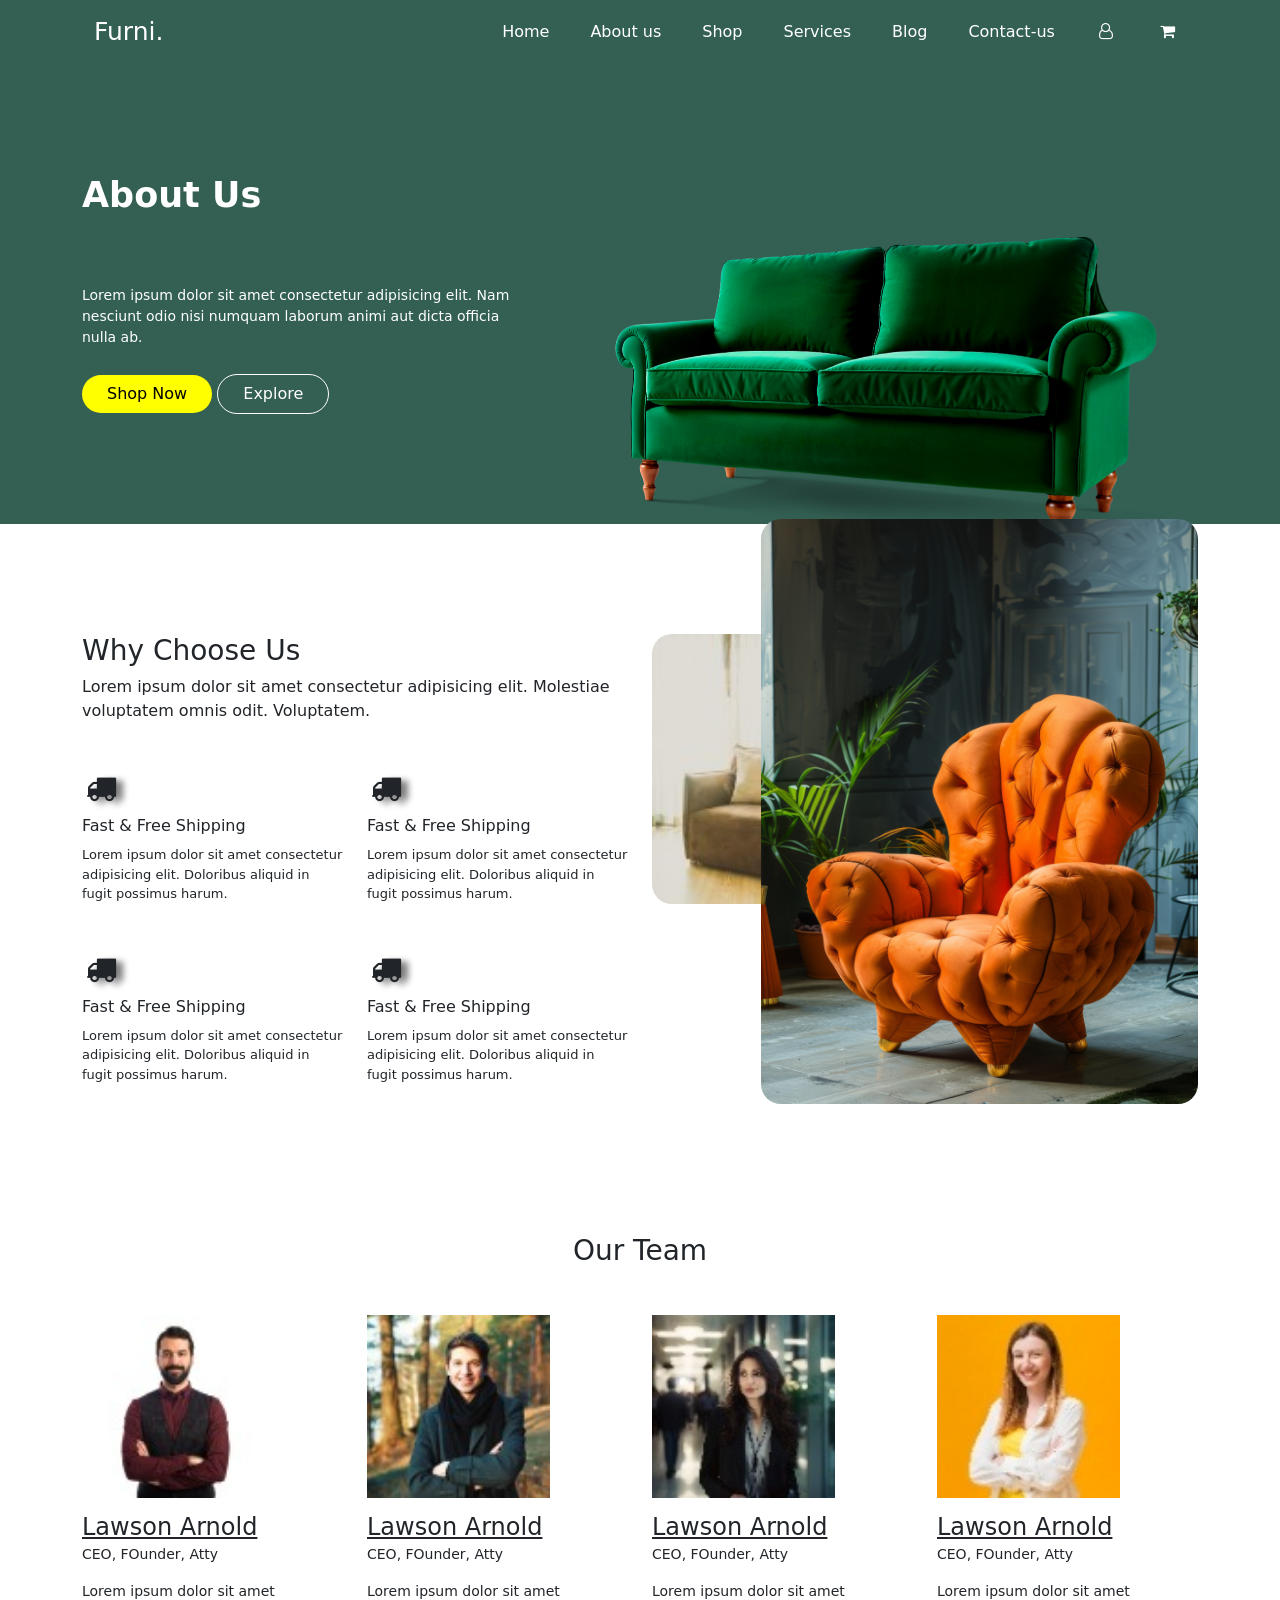
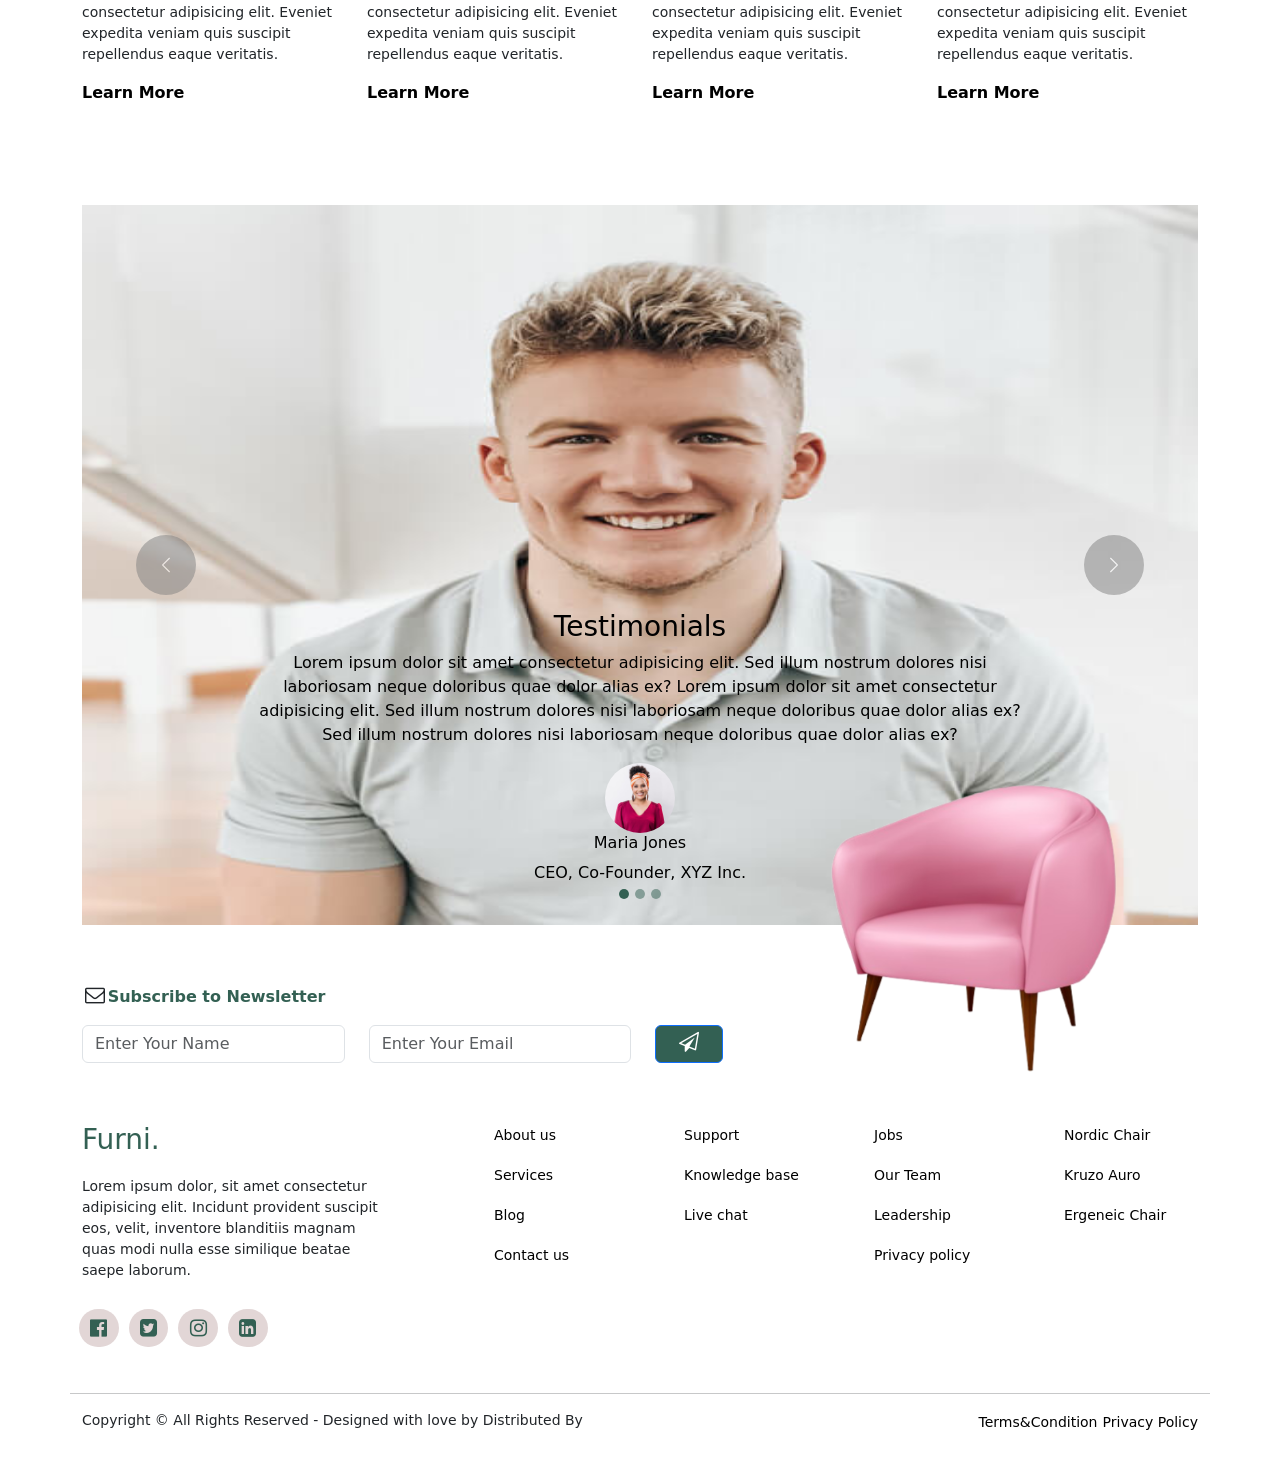
==== about.html @ f8683bac "Initial website" ====
<!DOCTYPE html>
<html lang="en">
<head>
    <meta charset="UTF-8">
    <meta name="viewport" content="width=device-width, initial-scale=1.0">
        <link href="https://cdn.jsdelivr.net/npm/bootstrap@5.0.2/dist/css/bootstrap.min.css" rel="stylesheet" integrity="sha384-EVSTQN3/azprG1Anm3QDgpJLIm9Nao0Yz1ztcQTwFspd3yD65VohhpuuCOmLASjC" crossorigin="anonymous">
    <title>Furni.</title>
    <link rel="stylesheet" href="css/style.css">
        <link rel="stylesheet" href="https://cdnjs.cloudflare.com/ajax/libs/font-awesome/4.7.0/css/font-awesome.min.css">
</head>
<body>
    <!-- nav bar---------------------------------------------------- -->
    <div class="section1">
        <div class="container">
            <div class="row">
                <div class="col-md-12">
                    <div class="section1main">
                        <nav class="navbar navbar-expand-lg navbar-dark my-navbar">
  <div class="container-fluid">
    <a class="navbar-brand my-logo" href="index.html">Furni.</a>
    <button class="navbar-toggler" type="button" data-bs-toggle="collapse" data-bs-target="#navbarNav" aria-controls="navbarNav" aria-expanded="false" aria-label="Toggle navigation">
      <span class="navbar-toggler-icon"></span>
    </button>
    <div class="collapse navbar-collapse" id="navbarNav">
      <ul class="navbar-nav ms-auto">
        <li class="nav-item">
          <a class="nav-link active my-nav-link" aria-current="page" href="index.html">Home</a>
          <li class="nav-item">
          <a class="nav-link my-nav-link" href="about.html">About us</a>
        </li>
        </li>
        <li class="nav-item">
          <a class="nav-link my-nav-link" href="shop.html">Shop</a>
        </li>
        
                <li class="nav-item">
          <a class="nav-link my-nav-link" href="services.html">Services</a>
        </li>
                <li class="nav-item">
          <a class="nav-link my-nav-link" href="blog.html">Blog</a>
        </li>
                        <li class="nav-item">
          <a class="nav-link my-nav-link" href="contact.html">Contact-us</a>
        </li>
                                <li class="nav-item">
          <a class="nav-link my-nav-link" href="#"><i class="fa fa-fw" aria-hidden="true"></i></a>
        </li>
                        <li class="nav-item">
          <a class="nav-link my-nav-link" href="cart.html"><i class="fa fa-fw" aria-hidden="true"></i></a>
        </li>

        <!-- <li class="nav-item">
          <a class="nav-link disabled" href="#" tabindex="-1" aria-disabled="true">Disabled</a>
        </li> -->
      </ul>
    </div>
  </div>
</nav>
                    </div>
                </div>
            </div>
        </div>
    </div>
    
    <!-- .section2---------------------------------------------- -->
    <div class="section2">
        <div class="container">
            <div class="row">
                <div class="col-md-5">
                    <div class="section2mainh">
                       <h3>About Us</h3>
                       <p>Lorem ipsum dolor sit amet consectetur adipisicing elit. Nam nesciunt odio nisi numquam laborum animi aut dicta officia nulla ab.</p>
                       <a class="btn btn-primary my-btns21" href="#" role="button">Shop Now</a>
                       <a class="btn btn-primary my-btns2" href="#" role="button">Explore</a>
                    </div>
                </div>
                                <div class="col-md-7">
                    <div class="section2mainr">
                    <img class="image1" src="images/green-sofa-isolated/11444654.png" alt="">
                    </div>
                </div>
            </div>
        </div>
    </div>
    <!-- why choose us------------------------------------------ -->

<div class="section4index">
    <div class="container">
        <div class="row">
            <div class="col-md-6">
                <div class="section4indexl">
                <h3>Why Choose Us</h3>
                <p>Lorem ipsum dolor sit amet consectetur adipisicing elit. Molestiae voluptatem omnis odit. Voluptatem.</p>
                </div>
                <div class="row">
                    <div class="col-md-6">
                    <div class="section3main">
                        <i class="fa fa-fw" aria-hidden="true" title="Copy to use truck"></i>
                        <h6>Fast & Free Shipping</h6>
                        <p>Lorem ipsum dolor sit amet consectetur adipisicing elit. Doloribus aliquid in fugit possimus harum.</p>
                    </div>
                </div>
                                    <div class="col-md-6">
                    <div class="section3main">
                        <i class="fa fa-fw" aria-hidden="true" title="Copy to use truck"></i>
                        <h6>Fast & Free Shipping</h6>
                        <p>Lorem ipsum dolor sit amet consectetur adipisicing elit. Doloribus aliquid in fugit possimus harum.</p>
                    </div>
                </div>
                                    <div class="col-md-6">
                    <div class="section3main">
                        <i class="fa fa-fw" aria-hidden="true" title="Copy to use truck"></i>
                        <h6>Fast & Free Shipping</h6>
                        <p>Lorem ipsum dolor sit amet consectetur adipisicing elit. Doloribus aliquid in fugit possimus harum.</p>
                    </div>
                </div>
                                    <div class="col-md-6">
                    <div class="section3main">
                        <i class="fa fa-fw" aria-hidden="true" title="Copy to use truck"></i>
                        <h6>Fast & Free Shipping</h6>
                        <p>Lorem ipsum dolor sit amet consectetur adipisicing elit. Doloribus aliquid in fugit possimus harum.</p>
                    </div>
                </div>
                </div>
            </div>
                        <div class="col-md-6">
                            <div class="section4indexr">
                <img class="imgsec41"src="images/section4index.jpg" alt="">
                <img class="imgsec42" src="images/small.jpg" alt="">
                </div>
            </div>
        </div>
    </div>
</div>
<!-- our team-------------------------------------------- -->
 <div class="ourteam">
    <div class="container">
        <div class="row">
            <div class="col-md-12">
                <div class="ourteamain">
                    <h3>Our Team</h3>
                </div>
            </div>
        </div>
    </div>
 </div>

<!-- section teams------------------------------------------------------------------- -->
<div class="teams">
    <div class="container">
        <div class="row">
            <div class="col-md-3">
                <div class="teamsec1">
                    <img src="images/2886.jpg" alt="">
                    <h3>Lawson Arnold</h3>
                    <span>CEO, FOunder, Atty</span>
                    <p>Lorem ipsum dolor sit amet consectetur adipisicing elit. Eveniet expedita veniam quis suscipit repellendus eaque veritatis.</p>
                    <a href="">Learn More</a>

                </div>
            </div>
                        <div class="col-md-3">
                <div class="teamsec1">
                    <img src="images/255.jpg" alt="">
                    <h3>Lawson Arnold</h3>
                    <span>CEO, FOunder, Atty</span>
                    <p>Lorem ipsum dolor sit amet consectetur adipisicing elit. Eveniet expedita veniam quis suscipit repellendus eaque veritatis.</p>
                    <a href="">Learn More</a>

                </div>
            </div>
                        <div class="col-md-3">
                <div class="teamsec1">
                    <img src="images/blog1 (1).jpg" alt="">
                    <h3>Lawson Arnold</h3>
                    <span>CEO, FOunder, Atty</span>
                    <p>Lorem ipsum dolor sit amet consectetur adipisicing elit. Eveniet expedita veniam quis suscipit repellendus eaque veritatis.</p>
                    <a href="">Learn More</a>

                </div>
            </div>
                        <div class="col-md-3">
                <div class="teamsec1">
                    <img src="images/blog2 (1).jpg" alt="">
                    <h3>Lawson Arnold</h3>
                    <span>CEO, FOunder, Atty</span>
                    <p>Lorem ipsum dolor sit amet consectetur adipisicing elit. Eveniet expedita veniam quis suscipit repellendus eaque veritatis.</p>
                    <a href="">Learn More</a>

                </div>
            </div>
        </div>
    </div>
</div>



 <!-- section5---------------------------------------------------------------- -->

<div class="section6">
<div class="container">
    <div class="row">
        <div class="col-md-12">
            <div class="section6main">
                <div id="carouselExampleCaptions" class="carousel slide" data-bs-ride="carousel">
  <div class="carousel-indicators">
    <button type="button" data-bs-target="#carouselExampleCaptions" data-bs-slide-to="0" class="active my-btn-sec6" aria-current="true" aria-label="Slide 1"></button>
    <button type="button" data-bs-target="#carouselExampleCaptions" data-bs-slide-to="1" aria-label="Slide 2" class="my-btn-sec6"></button>
    <button type="button" data-bs-target="#carouselExampleCaptions" data-bs-slide-to="2" aria-label="Slide 3" class="my-btn-sec6"></button>
  </div>
  <div class="carousel-inner">
    <div class="carousel-item cul-pic active">
      <img src="images/p8I3.jpg" class="d-block w-100" alt="...">
      <div class="carousel-caption d-none d-md-block">
    <h3 class="my-h3sec3">Testimonials</h3>
        <p class="my-psec6">Lorem ipsum dolor sit amet consectetur adipisicing elit. Sed illum nostrum dolores nisi laboriosam neque doloribus quae dolor alias ex? Lorem ipsum dolor sit amet consectetur adipisicing elit. Sed illum nostrum dolores nisi laboriosam neque doloribus quae dolor alias ex? Sed illum nostrum dolores nisi laboriosam neque doloribus quae dolor alias ex?</p>
    <img src="images/p8I2.jpg" class="my-picsec6" alt="">
    <h6 class="my-h6sec6">Maria Jones</h6>
    <span class="span-sec6">CEO, Co-Founder, XYZ Inc.</span>
      </div>
    </div>
    <div class="carousel-item cul-pic">
      <img src="images/p8I2.jpg" class="d-block w-100" alt="...">
      <div class="carousel-caption d-none d-md-block">
    <h3 class="my-h3sec3">Testimonials</h3>
        <p class="my-psec6">Lorem ipsum dolor sit amet consectetur adipisicing elit. Sed illum nostrum dolores nisi laboriosam neque doloribus quae dolor alias ex? Lorem ipsum dolor sit amet consectetur adipisicing elit. Sed illum nostrum dolores nisi laboriosam neque doloribus quae dolor alias ex? Sed illum nostrum dolores nisi laboriosam neque doloribus quae dolor alias ex?</p>
    <img src="images/p8I3.jpg" class="my-picsec6" alt="">
    <h6 class="my-h6sec6">Maria Jones</h6>
    <span class="span-sec6">CEO, Co-Founder, XYZ Inc.</span>
      </div>
    </div>
    <div class="carousel-item cul-pic">
      <img src="images/p8I3.jpg" class="d-block w-100" alt="...">
      <div class="carousel-caption d-none d-md-block">
    <h3 class="my-h3sec3">Testimonials</h3>
    <p class="my-psec6">Lorem ipsum dolor sit amet consectetur adipisicing elit. Sed illum nostrum dolores nisi laboriosam neque doloribus quae dolor alias ex? Lorem ipsum dolor sit amet consectetur adipisicing elit. Sed illum nostrum dolores nisi laboriosam neque doloribus quae dolor alias ex? Sed illum nostrum dolores nisi laboriosam neque doloribus quae dolor alias ex?</p>
    <img src="images/p8I2.jpg" class="my-picsec6" alt="">
    <h6 class="my-h6sec6">Maria Jones</h6>
    <span class="span-sec6">CEO, Co-Founder, XYZ Inc.</span>
      </div>
    </div>
  </div>
  <button class="carousel-control-prev" type="button" data-bs-target="#carouselExampleCaptions" data-bs-slide="prev">
    <span class="carousel-control-prev-icon my-btncur" aria-hidden="true"></span>
    <span class="visually-hidden">Previous</span>
  </button>
  <button class="carousel-control-next" type="button" data-bs-target="#carouselExampleCaptions" data-bs-slide="next">
    <span class="carousel-control-next-icon my-btncur" aria-hidden="true"></span>
    <span class="visually-hidden">Next</span>
  </button>
</div>
            </div>
        </div>
    </div>
</div>
</div>







<!-- section7--------------------------------------------------------- -->
<div class="section7">
    <div class="container">
        <div class="row">
            <div class="col-md-7">
                <div class="sec7mainr">
                <p><i class="fa fa-fw" aria-hidden="true"></i><span>Subscribe to Newsletter</span></p>
<form>
  <div class="row">

    <div class="col my-col">
      <input type="text" class="form-control" placeholder="Enter Your Name">
    </div>

    <div class="col my-col">
      <input type="text" class="form-control" placeholder="Enter Your Email">
    </div>

    <div class="col-auto">
      <button class="btn btn-primary my-colbtn" type="submit"><i class="fa fa-fw" aria-hidden="true"></i></button>
    </div>

  </div>
</form>
                </div>

            </div>
            <div class="col-md-5">
                <div class="sec7mainl">
                <img src="images/sofa1.png" alt="" class="sec7img">
                </div>
            </div>
        </div>
    </div>
</div>

<!-- section 8---------------------------------------------------- -->

<div class="section8">
    <div class="container">
        <div class="row">
            <div class="col-md-4">
                <h3 class="sec8h3">Furni.</h3>
                <p class="sec8p">Lorem ipsum dolor, sit amet consectetur adipisicing elit. Incidunt provident suscipit eos, velit, inventore blanditiis magnam quas modi nulla esse similique beatae saepe laborum.</p>
                <div class="row">
                <div class="col-md-12">
                <div class="sec8icons">
                <ul>
                    <li><a href=""><i class="fa fa-fw" aria-hidden="true" title="Copy to use facebook-official"></i></a></li>
                    <li><a href=""><i class="fa fa-fw" aria-hidden="true" title="Copy to use twitter-square"></i></a></li>
                    <li><a href=""><i class="fa fa-fw" aria-hidden="true" title="Copy to use instagram"></i></a></li>
                    <li><a href=""><i class="fa fa-fw" aria-hidden="true" title="Copy to use linkedin-square"></i></a></li>
                </ul>
                </div>
                </div>
                </div>
            </div>
            <div class="col-md-2">
                <div class="sec82">
            <ul>
                <p><a href="">About us</a></p>
                <p><a href="">Services</a></p>
                <p><a href="">Blog</a></p>
                <p><a href="">Contact us</a></p>
                </ul>
                </div>
            </div>
                        <div class="col-md-2">
                            <div class="sec82">
            <ul>
                <p><a href="">Support</a></p>
                <p><a href="">Knowledge base</a></p>
                <p><a href="">Live chat</a></p>
                </ul>
                </div>
            </div>
                        <div class="col-md-2">
                            <div class="sec82">
            <ul>
                <p><a href="">Jobs</a></p>
                <p><a href="">Our Team</a></p>
                <p><a href="">Leadership</a></p>
                <p><a href="">Privacy policy</a></p>
                </ul>
                </div>
            </div>
                        <div class="col-md-2">
                            <div class="sec82">
            <ul>
                <p><a href="">Nordic Chair</a></p>
                <p><a href="">Kruzo Auro</a></p>
                <p><a href="">Ergeneic Chair</a></p>
                </ul>
                </div>
            </div>
        </div>
    </div>
</div>
<!-- section9------------------------------------------ -->
 <div class="section9">
    <div class="container">
        <div class="row">
            <div class="col-md-6">
                <div class="sec9mainl">

                </div>
            </div>
                        <div class="col-md-6">
                <div class="sec9mainr">
                    
                </div>
            </div>
        </div>
    </div>
 </div>
 <!-- section10---------------------------------------------------------- -->
  <div class="section10">
    <div class="container">
        <div class="row">
            <hr class="line1">
            <div class="col-md-6">
                <div class="section10l">
                <p>Copyright &copy; All Rights Reserved - Designed with love by Distributed By</p>
                </div>
            </div>
                        <div class="col-md-6">
                <div class="section10r">
                    <a href="">Terms&Condition</a> <a href="">Privacy Policy</a>
                </div>
            </div>
        </div>
    </div>
  </div>
<button onclick="topFunction()" id="myBtn" class="my-scrollbtn" title="Go to top"><i class="fa fa-fw" aria-hidden="true"></i></button>
     <!-- script--------------------------------------------------- -->
    <script src="js/script.js"></script>
    <script src="https://cdn.jsdelivr.net/npm/bootstrap@5.0.2/dist/js/bootstrap.bundle.min.js" integrity="sha384-MrcW6ZMFYlzcLA8Nl+NtUVF0sA7MsXsP1UyJoMp4YLEuNSfAP+JcXn/tWtIaxVXM" crossorigin="anonymous"></script>
</body>
</html>
---- css/style.css ----
* {
    margin: 0;
    padding: 0;
}
ul{
    list-style: none;
}

.section1{
    background-color: #336053;
}
.my-logo{
    color: white !important;
    font-size: 25px;
    font-weight: 500;
    /* margin-right: 300px; */
}
.my-navbar{
    background-color: #336053 !important;
    /* margin-left: 25px; */
    color: white !important;
    /* font-size: bold; */
}
/* .my-links {
    margin-left: auto;
} */
.my-nav-link {
    color: white !important;
    margin-left: 25px;
}
/* section2---------------------------------------------------- */
.my-btns2{
    color: white;
    background: none !important;
    padding: 7px 25px;
    border: 1px solid white;
    border-radius: 50px;
}
.my-btns2:hover{
background: yellow !important;
border: none;
color: black;
}
.my-btns21{
    background:yellow;
    color: black;
    padding: 7px 25px;
    border: none;
    border-radius: 50px;
}
.my-btns21:hover{
color: grey;
background: yellow;
}
.section2{
    background-color: #336053;
    margin-bottom: 110px;
    padding: 30px;
}
.section2main{
    background-color: #336053;
padding: 80px 0px;
}
.section2main h3{
    font-size: 35px;
    color: white;
    font-weight: bold;
    padding-bottom: 20px;
}
.section2main p{
    font-size: 14px;
    color: white;
    padding-bottom: 10px;
}
.section2mainr{
    position: relative;
}
.section2mainr img{
    display: inline-block;
    width: 100%;
    position: absolute;
    top: 140px;
    transform: perspective(1000px) rotateY(-20deg)
}
@media (max-width: 767px) {

    .section2mainr {
        min-height: 300px;
    }

    .section2mainr img {
        width: 100%;
        top: 20px;
        right: 0;
        transform: perspective(1000px) rotateY(-10deg);
    }
}

/* section for other padding except home-------------------- */

.section2mainh{
    background-color: #336053;
padding: 80px 0px;
}
.section2mainh h3{
    font-size: 35px;
    color: white;
    font-weight: bold;
    padding-bottom: 61px;
}
.section2mainh p{
    font-size: 14px;
    color: white;
    padding-bottom: 10px;
}

/* section 3--------------------------------------------- */
.section3{
    margin-bottom: 60px;
}
.section3main{
margin-bottom: 50px;
}
.section3main i{
    text-shadow: 7px 3px 6px gray;
    font-size: 30px;
}
.section3main h6{
    margin-top: 10px;
}
.section3main p{
    margin-top: 10px;
    font-size: 13px;
}

/* section4------------------------------------------ */
.section4{
margin-bottom: 100px;
}
.section4-1 h3{
    margin-top: 30px;
    font-size: 32px;
    margin-bottom: 25px;
}
.section4-1 p{
    font-size: 13px;
    margin-bottom: 30px;
}
.my-btns4-1{
background: black;
padding: 10px 25px;
border-radius: 50px;
font-weight: 500;
}
.my-btns4-1:hover{
font-weight: 450;
background: black;
}

.section4-2 img{
    width: 80%;
    margin-top: 0px;
}
.section4-2 p{
font-weight: 500;
margin-bottom: 0px;
}
.section4-2 span{
    font-weight: 900;
}
.section4-2{
    text-align: center;
}
/* section6---------------------------------------------------- */
.cul-pic img{
    height: 80vh;
} 
.my-picsec6{
    width: 70px;
    height: 70px !important;
    border-radius: 50px;
}
.my-h3sec3{
color: black;

}
.my-psec6{
color: black;
}
.span-sec6{
color: black;
}
.my-h6sec6{
    color: black;
}
.my-btn-sec6{
    width: 10px !important;
    height: 10px !important;
    border-radius: 50%;
    background-color: #336053 !important;
}
.my-btncur{
    padding: 30px;
    background-color: grey;
    border-radius: 50%;
    background-size: 30% 100%;
}
/* section7--------------------------------------------- */
.section7{
    margin-bottom: 60px;
}
.sec7img{
    width: 100%;
    position: absolute;
    top: -190px;
}
.sec7mainl{
position: relative;
}
.sec7mainr{
margin-top: 60px;
}
.sec7mainr i{
    font-size: 20px;
}
.sec7mainr span{
    color: #336053;
    font-weight: 600;
}
@media (max-width: 767px) {

    .sec7mainr {
        min-height: 200px;
    }

    .sec7mainl {
       position: relative;
    }
        .sec7img {
        position: relative;   
        top: 0;
        right: 0;
        width: 100%;
        display: block;
    }
}
.my-colbtn{
background-color: #336053;
    padding: 6px 20px
}
.my-colbtn:hover{
background-color: #437b6b;
}
/* .my-inputsec7{
    
} */
/* .section8---------------------------------------------------- */
.section8{
margin-bottom: 50px;
}
.sec8icons{

}
.sec8icons ul li{
    float: left;
}
.sec8icons ul li a{
    color: #336053;
    padding: 7px;
    /* border: 1px solid #336053; */
    border-radius: 50px;
    margin-left: -35px;
    margin-right: 45px;
    font-size: 20px;
    background-color: rgb(226, 214, 214);
}
.sec8icons ul li a:hover{
color: #437b6b;
}
.sec8h3{
    color: #336053;
    margin-bottom: 20px;
}
.sec8p{
    font-size: 14px;
    padding-right: 50px;
}
/* .sec82 ul{
    color: black;
}
.sec82 ul p{
    color: black;
} */
 /* .sec82 ul{
    padding-right: 0px;
 } */
.sec82 ul p a{
    color: black;
    text-decoration: none;
    font-size: 14px;
    
}
.sec82 ul p a:hover{
color: #336053;
}
/* section9------------------------------------------------ */

/* section10----------------------------------------------- */
.section10r p{
float: right;
font-size: 14px;
}
.section10l p{
font-size: 14px;
}
.section10{
    margin-bottom: 30px;
}
@media (max-width: 767px) {

 .section10{
    display: block;
    min-height: 100px;
 }
 .section10r p a{
float: left;
font-size: 14px;
text-decoration: none;
color: black;
}
}
/* index.htmlpart---------------------------------------------------------- */
.section4index{
    margin-bottom: 50px;
}
.section4indexl{
    margin-bottom: 50px;
}

.imgsec42{
width: 50vw;
height: 60vh;
}
 .section4indexr{
    position: relative;
    min-height: 550px;
 }

.imgsec41 {
    position: absolute;
    width: 80%;
    height: 65vh;
    right: 0;
    bottom: 80px;
    z-index: 9;
    border-radius: 20px;
}

.imgsec42 {
    position: absolute;
    width: 33%;
    height: auto;
    left: 0;
    top: 0;
    border-radius: 20px;
}
@media (max-width: 767px) {
     .section4indexr{
    position: relative;
    min-height: 750px;
 }
 .imgsec41 {
    position: absolute;
    width: 80%;
    height: 45vh;
    right: 0;
    bottom: 300px;
    z-index: 9;
    border-radius: 20px;
}

.imgsec42 {
    position: absolute;
    width: 33%;
    height: auto;
    left: 0;
    top: 0;
    border-radius: 20px;
}

}
/* section5index----------------------------------------- */

.sec5indrinner p{
    font-size: 14px;
}
.sec5indr p{
    font-size: 14px;
    margin-bottom: 30px;
}
.sec5indr h3{
    font-size: 32px;
    margin-bottom: 25px;
}
.section5index{
    margin-bottom: 100px;
}
 .sec5indl{
    position: relative;
    min-height: 550px;
 }

.imgsec411 {
    position: absolute;
    width: 50%;
    height: 60vh;
    right: 0;
    bottom: 10px;
    z-index: 9;
    border-radius: 20px;
}

.imgsec421 {
    position: absolute;
    width: 65%;
    height: 75vh;
    left: 0;
    top: 0;
    border-radius: 20px;
}
.imgsec431 {
    position: absolute;
    width: 28%;
    height: auto;
    right: 0;
    top: 0;
    border-radius: 20px;
    
}
@media (max-width: 767px) {
     .sec5indl{
    position: relative;
    min-height: 800px;
 }

.imgsec411 {
    position: absolute;
    width: 60%;
    height: 60vh;
    right: 0;
    bottom: 20px;
    z-index: 9;
    border-radius: 20px;
}

.imgsec421 {
    position: absolute;
    width: 60%;
    height: 80vh;
    left: 0;
    top: 0;
    border-radius: 20px;
}
.imgsec431 {
    position: absolute;
    width: 38%;
    height: auto;
    right: 0;
    top: 0;
    border-radius: 20px;
    
}
}
/* section6index---------------------------------------------- */
.sec6indmain1 h4{
    font-size: 17px;
    margin-bottom: 0px;
    font-weight: 700;
}
.sec6indmain1 p{
    font-size: 14px;
    margin-bottom: 0px;
}
.sec6indmain1 a{
    color: black;
    text-decoration: none;
    font-weight: 600;
}
.sec6indmain1 a:hover{
    font-weight: 400;
}
.section6index{
    margin-bottom: 100px;
}
/* blogpage------------------------------------------- */
.blogpage{
    padding-bottom: 140px;
    background: linear-gradient(to bottom, #ffffff 0%, #e9ecec 100%);
}
.blogpage img{
    border-radius: 20px;
    margin-bottom: 20px;
}
.blogheading{
margin-top: 100px;
margin-bottom: 20px;
}
.blogheadmainr h3{

}
.blogheadmainl a{
    color: black;
    text-decoration: none;
    float: right;
    font-weight: 500;
}
.blogheadmainl a:hover{
    font-weight: 400;
}
/* shop section 4------------------------------------------ */
.section4-2h img{
    width: 80%;
    margin-top: 0px;
}
.section4-2h p{
font-weight: 500;
margin-bottom: 0px;
}
.section4-2h span{
    font-weight: 900;
}
.section4-2h{
    text-align: center;
}
.section3shop{
    padding-bottom: 140px;
    background: linear-gradient(to bottom, #ffffff 0%, #e9ecec 100%);
}
/* section blog---------------------------------------- */
.teamsec1 img{
    width: 70%;
}
.teamsec1 h3{
text-decoration: underline;
font-size: 24px;
margin-top: 15px;
margin-bottom: 0px;
}.teamsec1 span{
    font-size: 14px;
}
.teamsec1 p{
    font-size: 14px;
    margin-top: 15px;
}
.teamsec1 a{ 
    text-decoration: none;
    color: black;
    font-weight: 600;
}
.teamsec1 a:hover{ 

    font-weight: 400;
}
.teams{
    margin-bottom: 100px;
}

.ourteam{
    margin-bottom:40px;
    text-align: center;
}
/* blog--------------------------------------------------- */
.blogmain img{
    width: 90%;
    border-radius: 20px;
    margin-bottom: 15px;
}
.blogmain h6{
font-weight: 600;

}
.blogmain p{
font-size: 14px;
margin-top: 0px;
}
.blog{
    margin-bottom: 100px;
}
/* contact section--------------------------------------------- */
.contact{
        padding: 0px 199px 0px 240px;
}
.contact1 i{
        float: right;
    padding: 18px 37px 14px 18px;
    font-size: 20px;
    background: #335053;
    border-radius: 10px;
    color: white;
}
.contact1 p{
font-size: 13px;
margin: 0;
padding: 0;
}
.contact1{
    margin-bottom: 70px;
}
.contact11 i{
    vertical-align: middle;
        float: right;
    padding: 18px 37px 14px 18px;
    font-size: 20px;
    background: #335053;
    border-radius: 10px;
    color: white;
}
.contact11 p{
font-size: 13px;
margin-top: 16px;
}
@media (max-width: 767px){
    .contact11 i{
    display: inline-block;
    float: left;
    padding: 18px 37px 14px 18px;
    font-size: 20px;
    background: #335053;
    border-radius: 10px;
    color: white;
}
.contact1 i{
    display: inline-block;
        float: left;
    padding: 18px 37px 14px 18px;
    font-size: 20px;
    background: #335053;
    border-radius: 10px;
    color: white;
}
.contact{
        padding: 0px;
}
.contact11 p{
   
font-size: 13px;
margin-top: 0px;
}
.contact1 p{
    
font-size: 13px;
margin: 0;
padding: 0;
}
}
/* form section----------------------------------------------------- */
.form-input{
    padding: 0px 200px 120px 200px;
    margin-bottom: 60px;
    background: linear-gradient(to bottom, #ffffff 0%, #e9ecec 100%);
}
.btn-cont{
    background-color: black;
    border-radius: 50px;
}
.btn-cont:hover{
    background-color: rgb(33, 32, 32);
    
}
@media (max-width: 767px){
.form-input{
    padding: 0px;
}
}
/* cart----------------------------------------------------- */
.cart{
    margin-bottom: 50px;
    /* padding-bottom: 150px; */
 }
 .cartimg{
    width: 100%;
}
.carttable {
    width: 100%;
    table-layout: fixed;
}
/* .tr td{
padding-top: 40px;
}
.td{
    padding-top: 40px;
} */
 
/* .tablemain tr td{
    padding-top: 40px;
} */
.td1{
        padding-top: 74px !important;
}

.cart2{
    padding-bottom: 150px;
}

/* scroll to top--------------------------------------------- */



.section10r{
    float: right;
}

.section10r a{
    color: black;
    text-decoration: none;
    font-size: 14px;
}
.section10r a:hover{
color: rgb(43, 43, 43);
}


#myBtn {
  display: none;
  position: fixed;
  bottom: 20px;
  right: 30px;
  z-index: 99;
  font-size: 18px;
  border: none;
  outline: none;
  background-color: red;
  color: white;
  cursor: pointer;
  padding: 15px;
  border-radius: 4px;
}

#myBtn:hover {
  background-color: #555;
}

.my-scrollbtn{
    background-color: #336053 !important;
    border-radius: 50px !important;
}
.my-scrollbtn:hover{
    background-color: #335053 !important;
    
}





/* increment and decrement button---------------------------- */


.counter {
  display: flex;
  align-items: center;
  gap: 15px;
  font-family: sans-serif;
}

.buttoncart {
  background-color: #222;
  color: #fff;
  border: none;
  padding: 4px 10px;
  font-size: 10px;
  font-weight: bold;
  border-radius: 5px;
  cursor: pointer;
  transition: background-color 0.2s ease;
}

.buttoncart:hover {
  background-color: #444;
}

#value {
  font-size: 14px;
  font-weight: bold;
  min-width: 40px;
  text-align: center;
}

/* form cart-------------------------------------------------------------------------------- */
.my-colform{
    padding-right: 350px;
}

.cart2btn2{
    margin-left: -350px;
        padding: 7px 15px 9px 15px;
    background-color: black;
    color: white;
    border-radius: 50px;
    font-size: 14px;
}
.cart2btn2:hover{
    color: white;
    background-color: rgb(33, 33, 33);
}
.cart2btn1{
    text-decoration: none;
    padding: 7px 15px 9px 15px;
    background-color: black;
    color: white;
    border-radius: 50px;
    font-size: 14px;
}
.cart2btn1:hover{
    background-color: rgb(33, 33, 33);
    color: white;
}
.cart2right h3{
    margin-top: 50px;
}
.cart2left h3{
    margin-bottom: 30px;
}
.cart2btn3{
        padding: 7px 15px 9px 15px;
    background-color: black;
    color: white;
    border-radius: 50px;
    font-size: 14px;
    margin-top: 50px;
    margin-bottom: 100px;
}
.cart2btn3:hover{
    background-color: rgb(33, 33, 33);
    color: white;   
}

.cart2left span{
    margin-bottom: 50px;
}
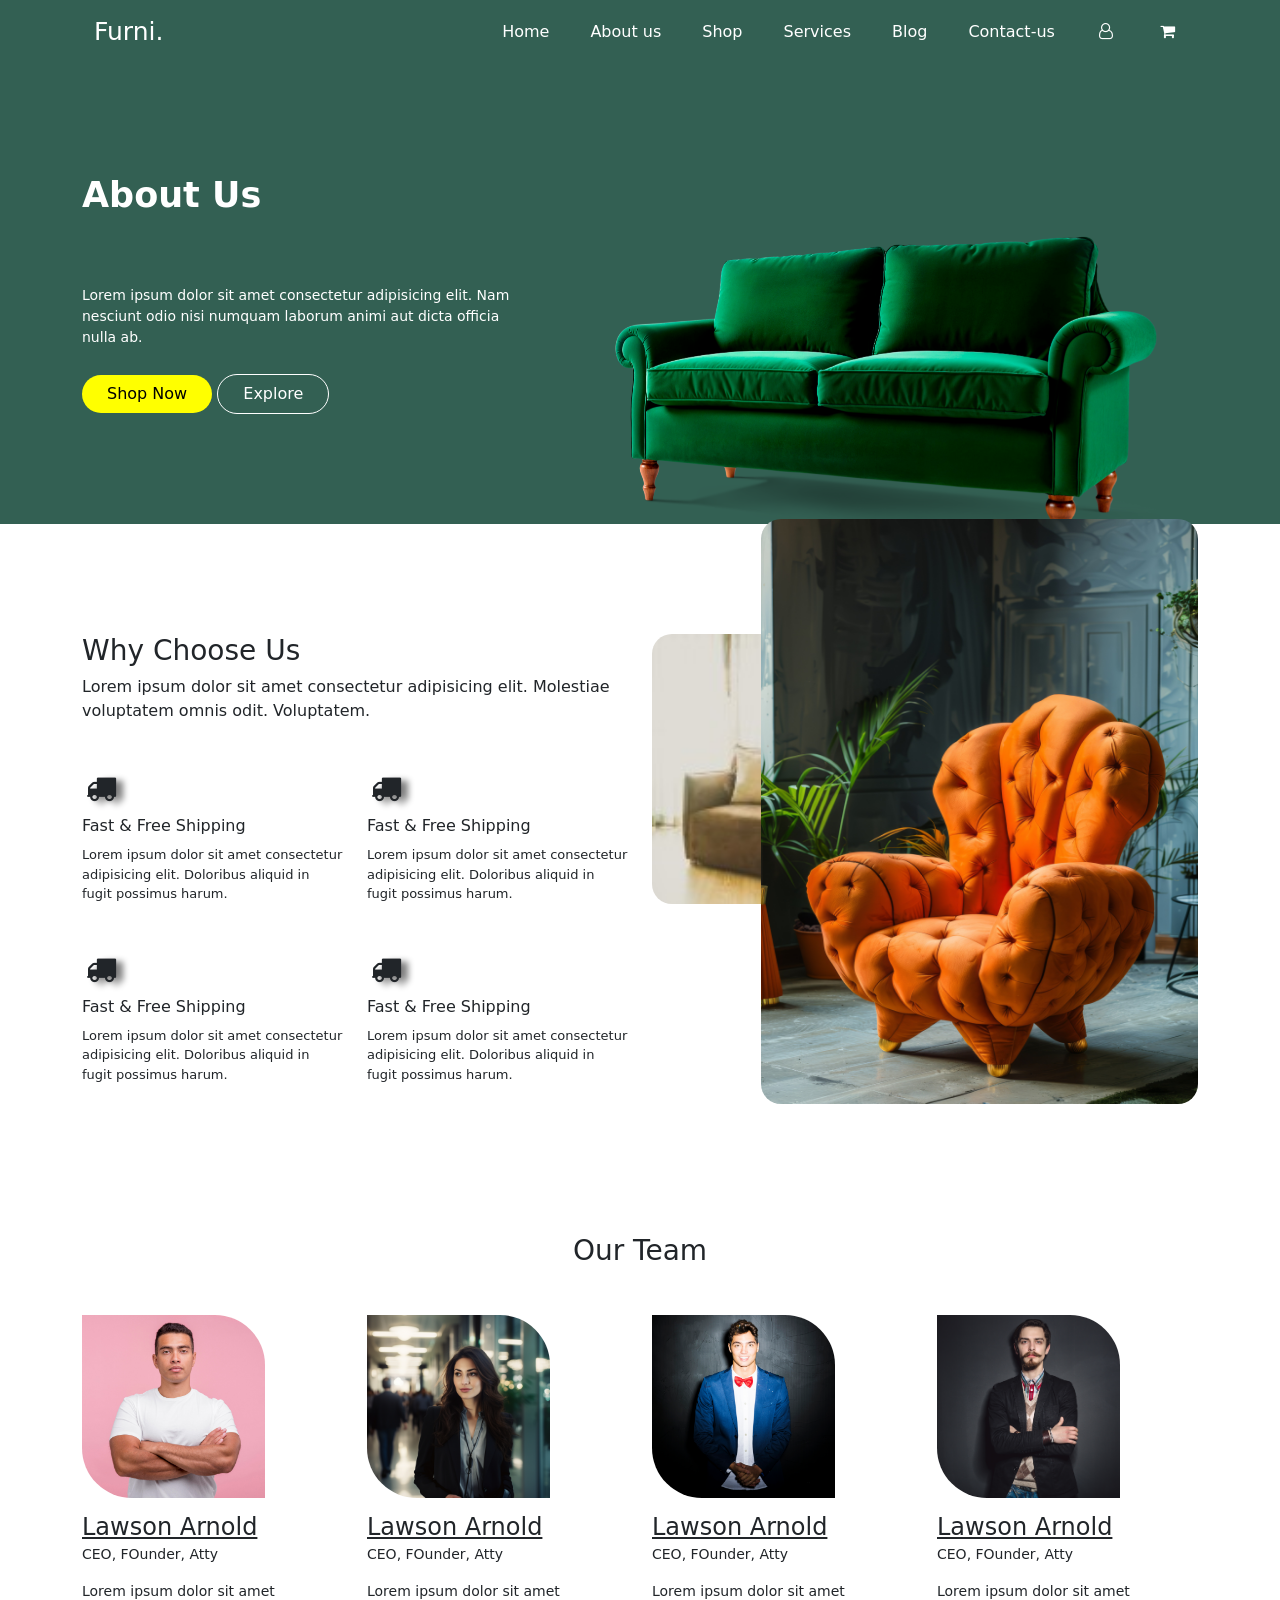
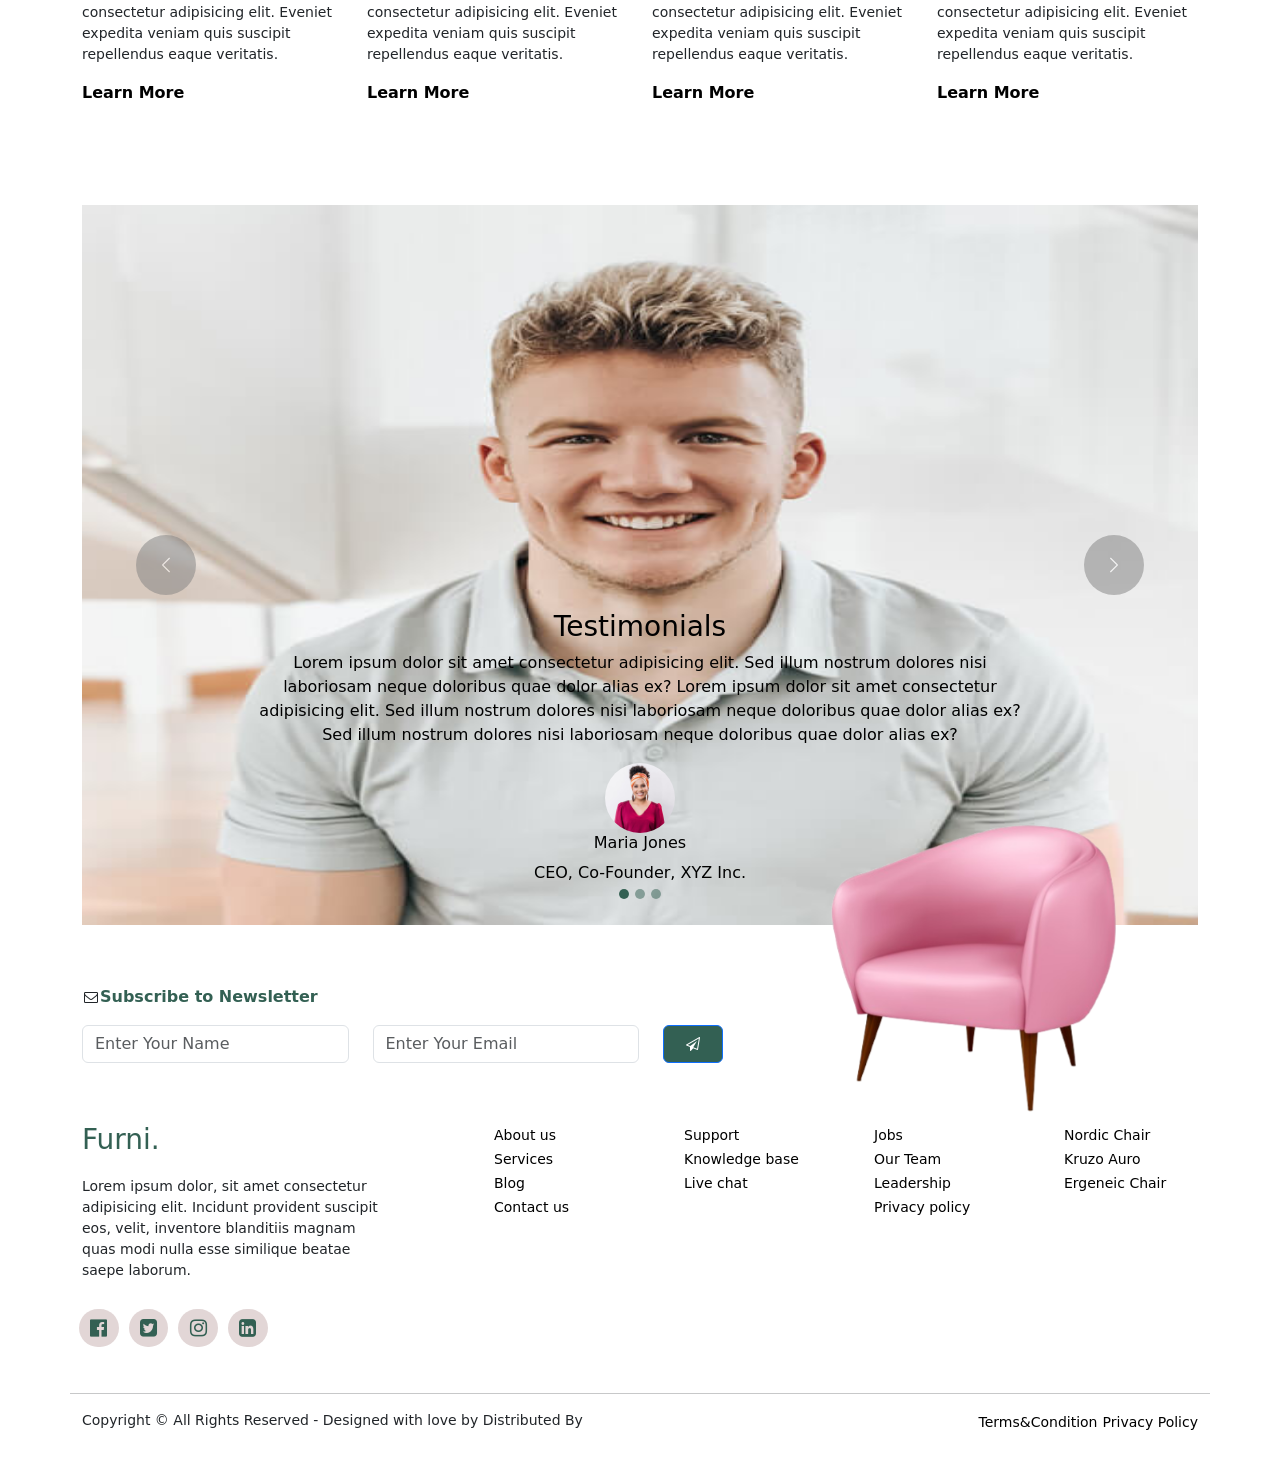
==== commit 830f7de7: "Update website content and images" ====
--- a/about.html
+++ b/about.html
@@ -151,7 +151,7 @@
         <div class="row">
             <div class="col-md-3">
                 <div class="teamsec1">
-                    <img src="images/2886.jpg" alt="">
+                    <img src="images/abo2.jpg" alt="">
                     <h3>Lawson Arnold</h3>
                     <span>CEO, FOunder, Atty</span>
                     <p>Lorem ipsum dolor sit amet consectetur adipisicing elit. Eveniet expedita veniam quis suscipit repellendus eaque veritatis.</p>
@@ -161,7 +161,7 @@
             </div>
                         <div class="col-md-3">
                 <div class="teamsec1">
-                    <img src="images/255.jpg" alt="">
+                    <img src="images/abo1.jpg" alt="">
                     <h3>Lawson Arnold</h3>
                     <span>CEO, FOunder, Atty</span>
                     <p>Lorem ipsum dolor sit amet consectetur adipisicing elit. Eveniet expedita veniam quis suscipit repellendus eaque veritatis.</p>
@@ -171,7 +171,7 @@
             </div>
                         <div class="col-md-3">
                 <div class="teamsec1">
-                    <img src="images/blog1 (1).jpg" alt="">
+                    <img src="images/abo3.jpg" alt="">
                     <h3>Lawson Arnold</h3>
                     <span>CEO, FOunder, Atty</span>
                     <p>Lorem ipsum dolor sit amet consectetur adipisicing elit. Eveniet expedita veniam quis suscipit repellendus eaque veritatis.</p>
@@ -181,7 +181,7 @@
             </div>
                         <div class="col-md-3">
                 <div class="teamsec1">
-                    <img src="images/blog2 (1).jpg" alt="">
+                    <img src="images/abo4.jpg" alt="">
                     <h3>Lawson Arnold</h3>
                     <span>CEO, FOunder, Atty</span>
                     <p>Lorem ipsum dolor sit amet consectetur adipisicing elit. Eveniet expedita veniam quis suscipit repellendus eaque veritatis.</p>
@@ -321,38 +321,38 @@
             <div class="col-md-2">
                 <div class="sec82">
             <ul>
-                <p><a href="">About us</a></p>
-                <p><a href="">Services</a></p>
-                <p><a href="">Blog</a></p>
-                <p><a href="">Contact us</a></p>
+                <li><a href="">About us</a></li>
+                <li><a href="">Services</a></li>
+                <li><a href="">Blog</a></li>
+                <li><a href="">Contact us</a></li>
                 </ul>
                 </div>
             </div>
                         <div class="col-md-2">
                             <div class="sec82">
             <ul>
-                <p><a href="">Support</a></p>
-                <p><a href="">Knowledge base</a></p>
-                <p><a href="">Live chat</a></p>
+                <li><a href="">Support</a></li>
+                <li><a href="">Knowledge base</a></li>
+                <li><a href="">Live chat</a></li>
                 </ul>
                 </div>
             </div>
                         <div class="col-md-2">
                             <div class="sec82">
             <ul>
-                <p><a href="">Jobs</a></p>
-                <p><a href="">Our Team</a></p>
-                <p><a href="">Leadership</a></p>
-                <p><a href="">Privacy policy</a></p>
+                <li><a href="">Jobs</a></li>
+                <li><a href="">Our Team</a></li>
+                <li><a href="">Leadership</a></li>
+                <li><a href="">Privacy policy</a></li>
                 </ul>
                 </div>
             </div>
                         <div class="col-md-2">
                             <div class="sec82">
             <ul>
-                <p><a href="">Nordic Chair</a></p>
-                <p><a href="">Kruzo Auro</a></p>
-                <p><a href="">Ergeneic Chair</a></p>
+                <li><a href="">Nordic Chair</a></li>
+                <li><a href="">Kruzo Auro</a></li>
+                <li><a href="">Ergeneic Chair</a></li>
                 </ul>
                 </div>
             </div>
--- a/css/style.css
+++ b/css/style.css
@@ -1,289 +1,285 @@
 * {
-    margin: 0;
-    padding: 0;
-}
-ul{
-    list-style: none;
-}
-
-.section1{
-    background-color: #336053;
-}
-.my-logo{
-    color: white !important;
-    font-size: 25px;
-    font-weight: 500;
-    /* margin-right: 300px; */
-}
-.my-navbar{
-    background-color: #336053 !important;
-    /* margin-left: 25px; */
-    color: white !important;
-    /* font-size: bold; */
+  margin: 0;
+  padding: 0;
+}
+ul {
+  list-style: none;
+}
+
+.section1 {
+  background-color: #336053;
+}
+.my-logo {
+  color: white !important;
+  font-size: 25px;
+  font-weight: 500;
+  /* margin-right: 300px; */
+}
+.my-navbar {
+  background-color: #336053 !important;
+  /* margin-left: 25px; */
+  color: white !important;
+  /* font-size: bold; */
 }
 /* .my-links {
     margin-left: auto;
 } */
 .my-nav-link {
-    color: white !important;
-    margin-left: 25px;
+  color: white !important;
+  margin-left: 25px;
 }
 /* section2---------------------------------------------------- */
-.my-btns2{
-    color: white;
-    background: none !important;
-    padding: 7px 25px;
-    border: 1px solid white;
-    border-radius: 50px;
-}
-.my-btns2:hover{
-background: yellow !important;
-border: none;
-color: black;
-}
-.my-btns21{
-    background:yellow;
-    color: black;
-    padding: 7px 25px;
-    border: none;
-    border-radius: 50px;
-}
-.my-btns21:hover{
-color: grey;
-background: yellow;
-}
-.section2{
-    background-color: #336053;
-    margin-bottom: 110px;
-    padding: 30px;
-}
-.section2main{
-    background-color: #336053;
-padding: 80px 0px;
-}
-.section2main h3{
-    font-size: 35px;
-    color: white;
-    font-weight: bold;
-    padding-bottom: 20px;
-}
-.section2main p{
-    font-size: 14px;
-    color: white;
-    padding-bottom: 10px;
-}
-.section2mainr{
+.my-btns2 {
+  color: white;
+  background: none !important;
+  padding: 7px 25px;
+  border: 1px solid white;
+  border-radius: 50px;
+}
+.my-btns2:hover {
+  background: yellow !important;
+  /* border: none; */
+  color: black;
+}
+.my-btns21 {
+  background: yellow;
+  color: black;
+  padding: 7px 25px;
+  border: none;
+  border-radius: 50px;
+}
+.my-btns21:hover {
+  color: grey;
+  background: yellow;
+}
+.section2 {
+  background-color: #336053;
+  margin-bottom: 110px;
+  padding: 30px;
+}
+.section2main {
+  background-color: #336053;
+  padding: 80px 0px;
+}
+.section2main h3 {
+  font-size: 35px;
+  color: white;
+  font-weight: bold;
+  padding-bottom: 20px;
+}
+.section2main p {
+  font-size: 14px;
+  color: white;
+  padding-bottom: 10px;
+}
+.section2mainr {
+  position: relative;
+}
+.section2mainr img {
+  display: inline-block;
+  width: 100%;
+  position: absolute;
+  top: 140px;
+  transform: perspective(1000px) rotateY(-20deg);
+}
+@media (max-width: 767px) {
+  .section2mainr {
+    min-height: 300px;
+  }
+
+  .section2mainr img {
+    width: 100%;
+    top: 20px;
+    right: 0;
+    transform: perspective(1000px) rotateY(-10deg);
+  }
+}
+
+/* section for other padding except home-------------------- */
+
+.section2mainh {
+  background-color: #336053;
+  padding: 80px 0px;
+}
+.section2mainh h3 {
+  font-size: 35px;
+  color: white;
+  font-weight: bold;
+  padding-bottom: 61px;
+}
+.section2mainh p {
+  font-size: 14px;
+  color: white;
+  padding-bottom: 10px;
+}
+
+/* section 3--------------------------------------------- */
+.section3 {
+  margin-bottom: 60px;
+}
+.section3main {
+  margin-bottom: 50px;
+}
+.section3main i {
+  text-shadow: 7px 3px 6px gray;
+  font-size: 30px;
+}
+.section3main h6 {
+  margin-top: 10px;
+}
+.section3main p {
+  margin-top: 10px;
+  font-size: 13px;
+}
+
+/* section4------------------------------------------ */
+.section4 {
+  margin-bottom: 100px;
+}
+.section4-1 h3 {
+  margin-top: 30px;
+  font-size: 32px;
+  margin-bottom: 25px;
+}
+.section4-1 p {
+  font-size: 13px;
+  margin-bottom: 30px;
+}
+.my-btns4-1 {
+  background: black;
+  padding: 10px 25px;
+  border-radius: 50px;
+  font-weight: 500;
+}
+.my-btns4-1:hover {
+  font-weight: 450;
+  background: black;
+}
+
+.section4-2 img {
+  width: 80%;
+  margin-top: 0px;
+}
+.section4-2 p {
+  font-weight: 500;
+  margin-bottom: 0px;
+}
+.section4-2 span {
+  font-weight: 900;
+}
+.section4-2 {
+  text-align: center;
+}
+/* section6---------------------------------------------------- */
+.cul-pic img {
+  height: 80vh;
+}
+.my-picsec6 {
+  width: 70px;
+  height: 70px !important;
+  border-radius: 50px;
+}
+.my-h3sec3 {
+  color: black;
+}
+.my-psec6 {
+  color: black;
+}
+.span-sec6 {
+  color: black;
+}
+.my-h6sec6 {
+  color: black;
+}
+.my-btn-sec6 {
+  width: 10px !important;
+  height: 10px !important;
+  border-radius: 50%;
+  background-color: #336053 !important;
+}
+.my-btncur {
+  padding: 30px;
+  background-color: grey;
+  border-radius: 50%;
+  background-size: 30% 100%;
+}
+/* section7--------------------------------------------- */
+.section7 {
+  margin-bottom: 60px;
+}
+.sec7img {
+  width: 100%;
+  position: absolute;
+  top: -150px;
+}
+.sec7mainl {
+  position: relative;
+}
+.sec7mainr {
+  margin-top: 60px;
+}
+.sec7mainr i {
+  font-size: 14px;
+}
+.sec7mainr span {
+  color: #336053;
+  font-weight: 600;
+}
+@media (max-width: 767px) {
+  .sec7mainr {
+    min-height: 200px;
+  }
+
+  .sec7mainl {
     position: relative;
-}
-.section2mainr img{
-    display: inline-block;
+  }
+  .sec7img {
+    position: relative;
+    top: 0;
+    right: 0;
     width: 100%;
-    position: absolute;
-    top: 140px;
-    transform: perspective(1000px) rotateY(-20deg)
-}
-@media (max-width: 767px) {
-
-    .section2mainr {
-        min-height: 300px;
-    }
-
-    .section2mainr img {
-        width: 100%;
-        top: 20px;
-        right: 0;
-        transform: perspective(1000px) rotateY(-10deg);
-    }
-}
-
-/* section for other padding except home-------------------- */
-
-.section2mainh{
-    background-color: #336053;
-padding: 80px 0px;
-}
-.section2mainh h3{
-    font-size: 35px;
-    color: white;
-    font-weight: bold;
-    padding-bottom: 61px;
-}
-.section2mainh p{
-    font-size: 14px;
-    color: white;
-    padding-bottom: 10px;
-}
-
-/* section 3--------------------------------------------- */
-.section3{
-    margin-bottom: 60px;
-}
-.section3main{
-margin-bottom: 50px;
-}
-.section3main i{
-    text-shadow: 7px 3px 6px gray;
-    font-size: 30px;
-}
-.section3main h6{
-    margin-top: 10px;
-}
-.section3main p{
-    margin-top: 10px;
-    font-size: 13px;
-}
-
-/* section4------------------------------------------ */
-.section4{
-margin-bottom: 100px;
-}
-.section4-1 h3{
-    margin-top: 30px;
-    font-size: 32px;
-    margin-bottom: 25px;
-}
-.section4-1 p{
-    font-size: 13px;
-    margin-bottom: 30px;
-}
-.my-btns4-1{
-background: black;
-padding: 10px 25px;
-border-radius: 50px;
-font-weight: 500;
-}
-.my-btns4-1:hover{
-font-weight: 450;
-background: black;
-}
-
-.section4-2 img{
-    width: 80%;
-    margin-top: 0px;
-}
-.section4-2 p{
-font-weight: 500;
-margin-bottom: 0px;
-}
-.section4-2 span{
-    font-weight: 900;
-}
-.section4-2{
-    text-align: center;
-}
-/* section6---------------------------------------------------- */
-.cul-pic img{
-    height: 80vh;
-} 
-.my-picsec6{
-    width: 70px;
-    height: 70px !important;
-    border-radius: 50px;
-}
-.my-h3sec3{
-color: black;
-
-}
-.my-psec6{
-color: black;
-}
-.span-sec6{
-color: black;
-}
-.my-h6sec6{
-    color: black;
-}
-.my-btn-sec6{
-    width: 10px !important;
-    height: 10px !important;
-    border-radius: 50%;
-    background-color: #336053 !important;
-}
-.my-btncur{
-    padding: 30px;
-    background-color: grey;
-    border-radius: 50%;
-    background-size: 30% 100%;
-}
-/* section7--------------------------------------------- */
-.section7{
-    margin-bottom: 60px;
-}
-.sec7img{
-    width: 100%;
-    position: absolute;
-    top: -190px;
-}
-.sec7mainl{
-position: relative;
-}
-.sec7mainr{
-margin-top: 60px;
-}
-.sec7mainr i{
-    font-size: 20px;
-}
-.sec7mainr span{
-    color: #336053;
-    font-weight: 600;
-}
-@media (max-width: 767px) {
-
-    .sec7mainr {
-        min-height: 200px;
-    }
-
-    .sec7mainl {
-       position: relative;
-    }
-        .sec7img {
-        position: relative;   
-        top: 0;
-        right: 0;
-        width: 100%;
-        display: block;
-    }
-}
-.my-colbtn{
-background-color: #336053;
-    padding: 6px 20px
-}
-.my-colbtn:hover{
-background-color: #437b6b;
+    display: block;
+  }
+}
+.my-colbtn {
+  background-color: #336053;
+  padding: 6px 20px;
+}
+.my-colbtn:hover {
+  background-color: #437b6b;
 }
 /* .my-inputsec7{
     
 } */
 /* .section8---------------------------------------------------- */
-.section8{
-margin-bottom: 50px;
-}
-.sec8icons{
-
-}
-.sec8icons ul li{
-    float: left;
-}
-.sec8icons ul li a{
-    color: #336053;
-    padding: 7px;
-    /* border: 1px solid #336053; */
-    border-radius: 50px;
-    margin-left: -35px;
-    margin-right: 45px;
-    font-size: 20px;
-    background-color: rgb(226, 214, 214);
-}
-.sec8icons ul li a:hover{
-color: #437b6b;
-}
-.sec8h3{
-    color: #336053;
-    margin-bottom: 20px;
-}
-.sec8p{
-    font-size: 14px;
-    padding-right: 50px;
+.section8 {
+  margin-bottom: 50px;
+}
+.sec8icons {
+}
+.sec8icons ul li {
+  float: left;
+}
+.sec8icons ul li a {
+  color: #336053;
+  padding: 7px;
+  /* border: 1px solid #336053; */
+  border-radius: 50px;
+  margin-left: -35px;
+  margin-right: 45px;
+  font-size: 20px;
+  background-color: rgb(226, 214, 214);
+}
+.sec8icons ul li a:hover {
+  color: #437b6b;
+}
+.sec8h3 {
+  color: #336053;
+  margin-bottom: 20px;
+}
+.sec8p {
+  font-size: 14px;
+  padding-right: 50px;
 }
 /* .sec82 ul{
     color: black;
@@ -291,85 +287,83 @@
 .sec82 ul p{
     color: black;
 } */
- /* .sec82 ul{
+/* .sec82 ul{
     padding-right: 0px;
  } */
-.sec82 ul p a{
-    color: black;
-    text-decoration: none;
-    font-size: 14px;
-    
-}
-.sec82 ul p a:hover{
-color: #336053;
+.sec82 ul li a {
+  color: black;
+  text-decoration: none;
+  font-size: 14px;
+}
+.sec82 ul li a:hover {
+  color: #336053;
 }
 /* section9------------------------------------------------ */
 
 /* section10----------------------------------------------- */
-.section10r p{
-float: right;
-font-size: 14px;
-}
-.section10l p{
-font-size: 14px;
-}
-.section10{
-    margin-bottom: 30px;
+.section10r p {
+  float: right;
+  font-size: 14px;
+}
+.section10l p {
+  font-size: 14px;
+}
+.section10 {
+  margin-bottom: 30px;
 }
 @media (max-width: 767px) {
-
- .section10{
+  .section10 {
     display: block;
     min-height: 100px;
- }
- .section10r p a{
-float: left;
-font-size: 14px;
-text-decoration: none;
-color: black;
-}
+  }
+  .section10r p a {
+    float: left;
+    font-size: 14px;
+    text-decoration: none;
+    color: black;
+  }
 }
 /* index.htmlpart---------------------------------------------------------- */
-.section4index{
-    margin-bottom: 50px;
-}
-.section4indexl{
-    margin-bottom: 50px;
-}
-
-.imgsec42{
-width: 50vw;
-height: 60vh;
-}
- .section4indexr{
-    position: relative;
-    min-height: 550px;
- }
+.section4index {
+  margin-bottom: 50px;
+}
+.section4indexl {
+  margin-bottom: 50px;
+}
+
+.imgsec42 {
+  width: 50vw;
+  height: 60vh;
+}
+.section4indexr {
+  position: relative;
+  min-height: 550px;
+}
 
 .imgsec41 {
-    position: absolute;
-    width: 80%;
-    height: 65vh;
-    right: 0;
-    bottom: 80px;
-    z-index: 9;
-    border-radius: 20px;
+  position: absolute;
+  width: 80%;
+  height: 65vh;
+  right: 0;
+  bottom: 80px;
+  z-index: 9;
+  border-radius: 20px;
 }
 
 .imgsec42 {
-    position: absolute;
-    width: 33%;
-    height: auto;
-    left: 0;
-    top: 0;
-    border-radius: 20px;
+  position: absolute;
+  width: 33%;
+  height: auto;
+  left: 0;
+  top: 0;
+  border-radius: 20px;
 }
 @media (max-width: 767px) {
-     .section4indexr{
+  .section4indexr {
     position: relative;
     min-height: 750px;
- }
- .imgsec41 {
+  }
+  .imgsec41 {
     position: absolute;
     width: 80%;
     height: 45vh;
@@ -377,73 +371,71 @@
     bottom: 300px;
     z-index: 9;
     border-radius: 20px;
-}
-
-.imgsec42 {
+  }
+
+  .imgsec42 {
     position: absolute;
     width: 33%;
     height: auto;
     left: 0;
     top: 0;
     border-radius: 20px;
-}
-
+  }
 }
 /* section5index----------------------------------------- */
 
-.sec5indrinner p{
-    font-size: 14px;
-}
-.sec5indr p{
-    font-size: 14px;
-    margin-bottom: 30px;
-}
-.sec5indr h3{
-    font-size: 32px;
-    margin-bottom: 25px;
-}
-.section5index{
-    margin-bottom: 100px;
-}
- .sec5indl{
-    position: relative;
-    min-height: 550px;
- }
+.sec5indrinner p {
+  font-size: 14px;
+}
+.sec5indr p {
+  font-size: 14px;
+  margin-bottom: 30px;
+}
+.sec5indr h3 {
+  font-size: 32px;
+  margin-bottom: 25px;
+}
+.section5index {
+  margin-bottom: 100px;
+}
+.sec5indl {
+  position: relative;
+  min-height: 550px;
+}
 
 .imgsec411 {
-    position: absolute;
-    width: 50%;
-    height: 60vh;
-    right: 0;
-    bottom: 10px;
-    z-index: 9;
-    border-radius: 20px;
+  position: absolute;
+  width: 50%;
+  height: 60vh;
+  right: 0;
+  bottom: 10px;
+  z-index: 9;
+  border-radius: 20px;
 }
 
 .imgsec421 {
-    position: absolute;
-    width: 65%;
-    height: 75vh;
-    left: 0;
-    top: 0;
-    border-radius: 20px;
+  position: absolute;
+  width: 65%;
+  height: 75vh;
+  left: 0;
+  top: 0;
+  border-radius: 20px;
 }
 .imgsec431 {
-    position: absolute;
-    width: 28%;
-    height: auto;
-    right: 0;
-    top: 0;
-    border-radius: 20px;
-    
+  position: absolute;
+  width: 28%;
+  height: auto;
+  right: 0;
+  top: 0;
+  border-radius: 20px;
 }
 @media (max-width: 767px) {
-     .sec5indl{
+  .sec5indl {
     position: relative;
     min-height: 800px;
- }
-
-.imgsec411 {
+  }
+
+  .imgsec411 {
     position: absolute;
     width: 60%;
     height: 60vh;
@@ -451,176 +443,178 @@
     bottom: 20px;
     z-index: 9;
     border-radius: 20px;
-}
-
-.imgsec421 {
+  }
+
+  .imgsec421 {
     position: absolute;
     width: 60%;
     height: 80vh;
     left: 0;
     top: 0;
     border-radius: 20px;
-}
-.imgsec431 {
+  }
+  .imgsec431 {
     position: absolute;
     width: 38%;
     height: auto;
     right: 0;
     top: 0;
     border-radius: 20px;
-    
-}
+  }
 }
 /* section6index---------------------------------------------- */
-.sec6indmain1 h4{
-    font-size: 17px;
-    margin-bottom: 0px;
-    font-weight: 700;
-}
-.sec6indmain1 p{
-    font-size: 14px;
-    margin-bottom: 0px;
-}
-.sec6indmain1 a{
-    color: black;
-    text-decoration: none;
-    font-weight: 600;
-}
-.sec6indmain1 a:hover{
-    font-weight: 400;
-}
-.section6index{
-    margin-bottom: 100px;
+.sec6indmain1 h4 {
+  font-size: 17px;
+  margin-bottom: 0px;
+  font-weight: 700;
+}
+.sec6indmain1 p {
+  font-size: 14px;
+  margin-bottom: 0px;
+}
+.sec6indmain1 a {
+  color: black;
+  text-decoration: none;
+  font-weight: 600;
+}
+.sec6indmain1 a:hover {
+  font-weight: 400;
+}
+.section6index {
+  margin-bottom: 100px;
 }
 /* blogpage------------------------------------------- */
-.blogpage{
-    padding-bottom: 140px;
-    background: linear-gradient(to bottom, #ffffff 0%, #e9ecec 100%);
-}
-.blogpage img{
-    border-radius: 20px;
-    margin-bottom: 20px;
-}
-.blogheading{
-margin-top: 100px;
-margin-bottom: 20px;
-}
-.blogheadmainr h3{
-
-}
-.blogheadmainl a{
-    color: black;
-    text-decoration: none;
-    float: right;
-    font-weight: 500;
-}
-.blogheadmainl a:hover{
-    font-weight: 400;
+.blogpage {
+  padding-bottom: 140px;
+  background: linear-gradient(to bottom, #ffffff 0%, #e9ecec 100%);
+}
+.blogpage img {
+  border-radius: 20px;
+  margin-bottom: 20px;
+}
+.blogheading {
+  margin-top: 100px;
+  margin-bottom: 20px;
+}
+.blogheadmainr h3 {
+}
+.blogheadmainl a {
+  color: black;
+  text-decoration: none;
+  float: right;
+  font-weight: 500;
+}
+.blogheadmainl a:hover {
+  font-weight: 400;
 }
 /* shop section 4------------------------------------------ */
-.section4-2h img{
-    width: 80%;
-    margin-top: 0px;
-}
-.section4-2h p{
-font-weight: 500;
-margin-bottom: 0px;
-}
-.section4-2h span{
-    font-weight: 900;
-}
-.section4-2h{
-    text-align: center;
-}
-.section3shop{
-    padding-bottom: 140px;
-    background: linear-gradient(to bottom, #ffffff 0%, #e9ecec 100%);
+.section4-2h img {
+  width: 80%;
+  margin-top: 0px;
+}
+.section4-2h p {
+  font-weight: 500;
+  margin-bottom: 0px;
+}
+.section4-2h span {
+  font-weight: 900;
+}
+.section4-2h {
+  text-align: center;
+}
+.section3shop {
+  padding-bottom: 140px;
+  background: linear-gradient(to bottom, #ffffff 0%, #e9ecec 100%);
 }
 /* section blog---------------------------------------- */
-.teamsec1 img{
+.teamsec1 img {
     width: 70%;
-}
-.teamsec1 h3{
-text-decoration: underline;
-font-size: 24px;
-margin-top: 15px;
-margin-bottom: 0px;
-}.teamsec1 span{
-    font-size: 14px;
-}
-.teamsec1 p{
-    font-size: 14px;
-    margin-top: 15px;
-}
-.teamsec1 a{ 
-    text-decoration: none;
-    color: black;
-    font-weight: 600;
-}
-.teamsec1 a:hover{ 
-
-    font-weight: 400;
-}
-.teams{
-    margin-bottom: 100px;
-}
-
-.ourteam{
-    margin-bottom:40px;
-    text-align: center;
+    border-radius: 0px 50px 0px 50px;
+  
+}
+.teamsec1 h3 {
+  text-decoration: underline;
+  font-size: 24px;
+  margin-top: 15px;
+  margin-bottom: 0px;
+}
+.teamsec1 span {
+  font-size: 14px;
+}
+.teamsec1 p {
+  font-size: 14px;
+  margin-top: 15px;
+}
+.teamsec1 a {
+  text-decoration: none;
+  color: black;
+  font-weight: 600;
+}
+.teamsec1 a:hover {
+  font-weight: 400;
+}
+.teamsec1:hover img{
+  border-radius: 50px 0px 50px 0px;
+}
+.teams {
+  margin-bottom: 100px;
+}
+
+.ourteam {
+  margin-bottom: 40px;
+  text-align: center;
 }
 /* blog--------------------------------------------------- */
-.blogmain img{
-    width: 90%;
-    border-radius: 20px;
-    margin-bottom: 15px;
-}
-.blogmain h6{
-font-weight: 600;
-
-}
-.blogmain p{
-font-size: 14px;
-margin-top: 0px;
-}
-.blog{
-    margin-bottom: 100px;
+.blogmain img {
+  width: 90%;
+  border-radius: 20px;
+  margin-bottom: 15px;
+}
+.blogmain h6 {
+  font-weight: 600;
+}
+.blogmain p {
+  font-size: 14px;
+  margin-top: 0px;
+}
+.blog {
+  margin-bottom: 100px;
 }
 /* contact section--------------------------------------------- */
-.contact{
-        padding: 0px 199px 0px 240px;
-}
-.contact1 i{
-        float: right;
-    padding: 18px 37px 14px 18px;
-    font-size: 20px;
-    background: #335053;
-    border-radius: 10px;
-    color: white;
-}
-.contact1 p{
-font-size: 13px;
-margin: 0;
-padding: 0;
-}
-.contact1{
-    margin-bottom: 70px;
-}
-.contact11 i{
-    vertical-align: middle;
-        float: right;
-    padding: 18px 37px 14px 18px;
-    font-size: 20px;
-    background: #335053;
-    border-radius: 10px;
-    color: white;
-}
-.contact11 p{
-font-size: 13px;
-margin-top: 16px;
-}
-@media (max-width: 767px){
-    .contact11 i{
+.contact {
+  padding: 0px 199px 0px 240px;
+}
+.contact1 i {
+  float: right;
+  padding: 18px 37px 14px 18px;
+  font-size: 20px;
+  background: #335053;
+  border-radius: 10px;
+  color: white;
+}
+.contact1 p {
+  font-size: 13px;
+  margin: 0;
+  padding: 0;
+}
+.contact1 {
+  margin-bottom: 70px;
+}
+.contact11 i {
+  vertical-align: middle;
+  float: right;
+  padding: 18px 37px 14px 18px;
+  font-size: 20px;
+  background: #335053;
+  border-radius: 10px;
+  color: white;
+}
+.contact11 p {
+  font-size: 13px;
+  margin-top: 16px;
+}
+@media (max-width: 767px) {
+  .contact11 i {
     display: inline-block;
     float: left;
     padding: 18px 37px 14px 18px;
@@ -628,61 +622,58 @@
     background: #335053;
     border-radius: 10px;
     color: white;
-}
-.contact1 i{
+  }
+  .contact1 i {
     display: inline-block;
-        float: left;
+    float: left;
     padding: 18px 37px 14px 18px;
     font-size: 20px;
     background: #335053;
     border-radius: 10px;
     color: white;
-}
-.contact{
-        padding: 0px;
-}
-.contact11 p{
-   
-font-size: 13px;
-margin-top: 0px;
-}
-.contact1 p{
-    
-font-size: 13px;
-margin: 0;
-padding: 0;
-}
+  }
+  .contact {
+    padding: 0px;
+  }
+  .contact11 p {
+    font-size: 13px;
+    margin-top: 0px;
+  }
+  .contact1 p {
+    font-size: 13px;
+    margin: 0;
+    padding: 0;
+  }
 }
 /* form section----------------------------------------------------- */
-.form-input{
-    padding: 0px 200px 120px 200px;
-    margin-bottom: 60px;
-    background: linear-gradient(to bottom, #ffffff 0%, #e9ecec 100%);
-}
-.btn-cont{
-    background-color: black;
-    border-radius: 50px;
-}
-.btn-cont:hover{
-    background-color: rgb(33, 32, 32);
-    
-}
-@media (max-width: 767px){
-.form-input{
+.form-input {
+  padding: 0px 200px 120px 200px;
+  margin-bottom: 60px;
+  background: linear-gradient(to bottom, #ffffff 0%, #e9ecec 100%);
+}
+.btn-cont {
+  background-color: black;
+  border-radius: 50px;
+}
+.btn-cont:hover {
+  background-color: rgb(33, 32, 32);
+}
+@media (max-width: 767px) {
+  .form-input {
     padding: 0px;
-}
+  }
 }
 /* cart----------------------------------------------------- */
-.cart{
-    margin-bottom: 50px;
-    /* padding-bottom: 150px; */
- }
- .cartimg{
-    width: 100%;
+.cart {
+  margin-bottom: 50px;
+  /* padding-bottom: 150px; */
+}
+.cartimg {
+  width: 100%;
 }
 .carttable {
-    width: 100%;
-    table-layout: fixed;
+  width: 100%;
+  table-layout: fixed;
 }
 /* .tr td{
 padding-top: 40px;
@@ -690,43 +681,42 @@
 .td{
     padding-top: 40px;
 } */
- 
+
 /* .tablemain tr td{
     padding-top: 40px;
 } */
-.td1{
-        padding-top: 74px !important;
-}
-
-.cart2{
-    padding-bottom: 150px;
+.td1 {
+  padding-top: 74px !important;
+}
+
+.cart2 {
+  padding-bottom: 150px;
 }
 
 /* scroll to top--------------------------------------------- */
 
-
-
-.section10r{
-    float: right;
-}
-
-.section10r a{
-    color: black;
-    text-decoration: none;
-    font-size: 14px;
-}
-.section10r a:hover{
-color: rgb(43, 43, 43);
-}
-
+.section10r {
+  float: right;
+}
+
+.section10r a {
+  color: black;
+  text-decoration: none;
+  font-size: 14px;
+}
+.section10r a:hover {
+  color: rgb(43, 43, 43);
+}
 
 #myBtn {
+  width: 50px;
+  height: 50px;
   display: none;
   position: fixed;
   bottom: 20px;
-  right: 30px;
+  right: 10px;
   z-index: 99;
-  font-size: 18px;
+  font-size: 13px;
   border: none;
   outline: none;
   background-color: red;
@@ -740,21 +730,15 @@
   background-color: #555;
 }
 
-.my-scrollbtn{
-    background-color: #336053 !important;
-    border-radius: 50px !important;
-}
-.my-scrollbtn:hover{
-    background-color: #335053 !important;
-    
-}
-
-
-
-
+.my-scrollbtn {
+  background-color: #336053 !important;
+  border-radius: 50px !important;
+}
+.my-scrollbtn:hover {
+  background-color: #335053 !important;
+}
 
 /* increment and decrement button---------------------------- */
-
 
 .counter {
   display: flex;
@@ -787,54 +771,62 @@
 }
 
 /* form cart-------------------------------------------------------------------------------- */
-.my-colform{
-    padding-right: 350px;
-}
-
-.cart2btn2{
-    margin-left: -350px;
-        padding: 7px 15px 9px 15px;
-    background-color: black;
-    color: white;
-    border-radius: 50px;
-    font-size: 14px;
-}
-.cart2btn2:hover{
-    color: white;
-    background-color: rgb(33, 33, 33);
-}
-.cart2btn1{
-    text-decoration: none;
-    padding: 7px 15px 9px 15px;
-    background-color: black;
-    color: white;
-    border-radius: 50px;
-    font-size: 14px;
-}
-.cart2btn1:hover{
-    background-color: rgb(33, 33, 33);
-    color: white;
-}
-.cart2right h3{
-    margin-top: 50px;
-}
-.cart2left h3{
-    margin-bottom: 30px;
-}
-.cart2btn3{
-        padding: 7px 15px 9px 15px;
-    background-color: black;
-    color: white;
-    border-radius: 50px;
-    font-size: 14px;
-    margin-top: 50px;
-    margin-bottom: 100px;
-}
-.cart2btn3:hover{
-    background-color: rgb(33, 33, 33);
-    color: white;   
-}
-
-.cart2left span{
-    margin-bottom: 50px;
-}+.my-colform {
+  padding-right: 350px;
+}
+
+.cart2btn2 {
+  margin-left: -350px;
+  padding: 7px 15px 9px 15px;
+  background-color: black;
+  color: white;
+  border-radius: 50px;
+  font-size: 14px;
+}
+.cart2btn2:hover {
+  color: white;
+  background-color: rgb(33, 33, 33);
+}
+.cart2btn1 {
+  text-decoration: none;
+  padding: 7px 15px 9px 15px;
+  background-color: black;
+  color: white;
+  border-radius: 50px;
+  font-size: 14px;
+}
+.cart2btn1:hover {
+  background-color: rgb(33, 33, 33);
+  color: white;
+}
+.cart2right h3 {
+  margin-top: 50px;
+}
+.cart2left h3 {
+  margin-bottom: 30px;
+}
+.cart2btn3 {
+  padding: 7px 15px 9px 15px;
+  background-color: black;
+  color: white;
+  border-radius: 50px;
+  font-size: 14px;
+  margin-top: 50px;
+  margin-bottom: 100px;
+}
+.cart2btn3:hover {
+  background-color: rgb(33, 33, 33);
+  color: white;
+}
+
+.cart2left span {
+  margin-bottom: 50px;
+}
+.my-btncart {
+  background-color: black;
+  padding: 5px 10px;
+}
+.my-btncart:hover {
+  background-color: rgb(55, 55, 55);
+  padding: 5px 10px;
+}
